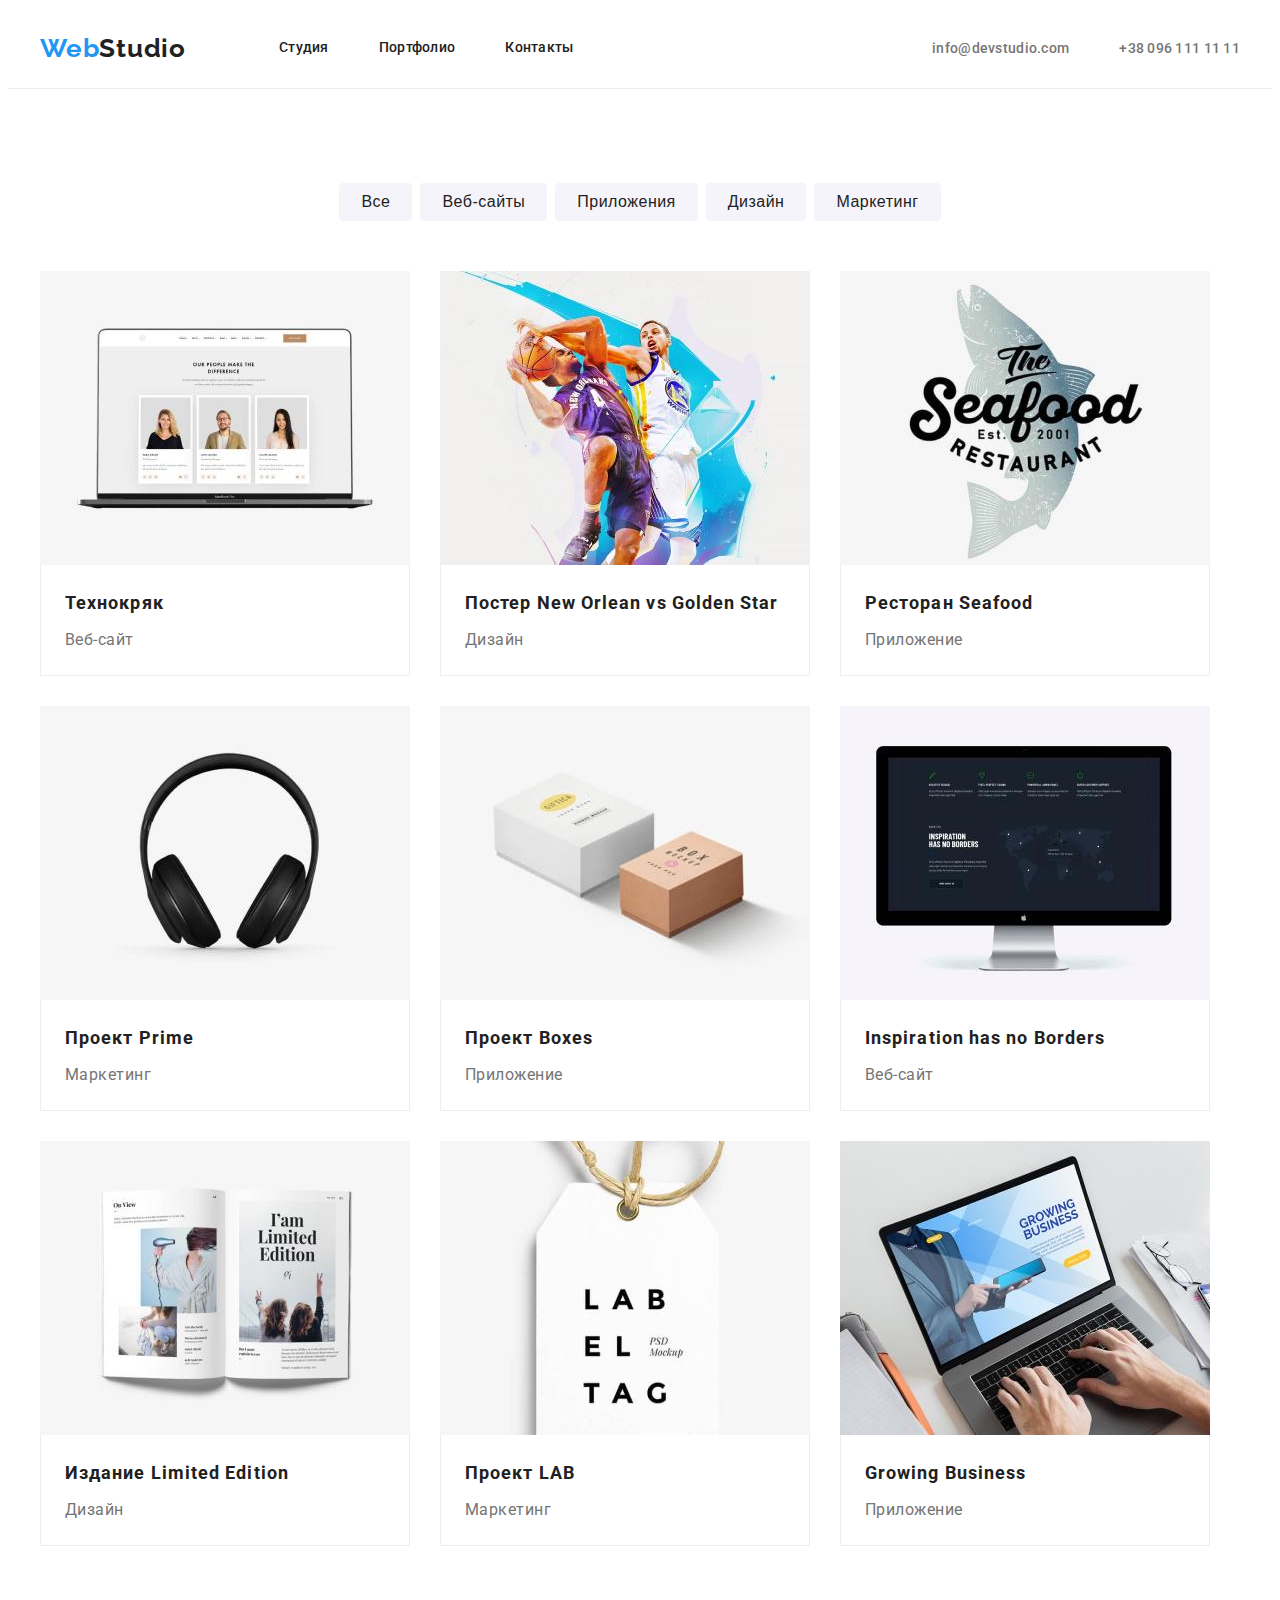
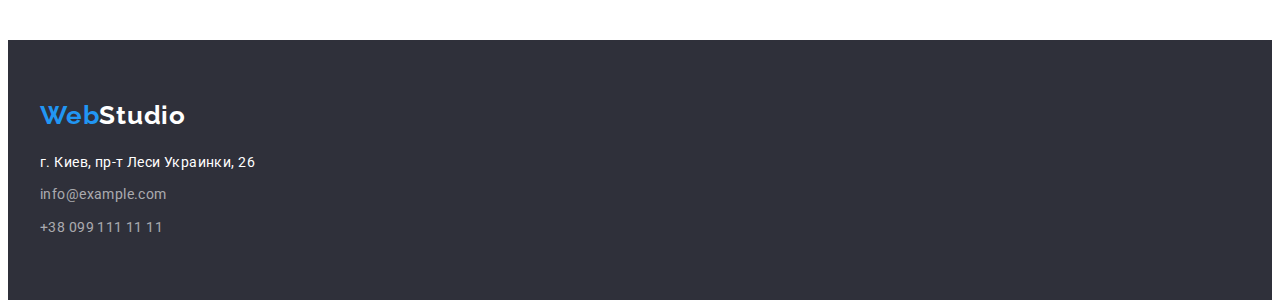
==== portfolio.html @ 6ff47f99 "Add files via upload" ====
<!DOCTYPE html>
<html lang="en">

<head>
    <meta charset="UTF-8">
    <meta http-equiv="X-UA-Compatible" content="IE=edge">
    <meta name="viewport" content="width=device-width, initial-scale=1.0">
    <title>Студия</title>
    <link rel="stylesheet" href="https://cdnjs.cloudflare.com/ajax/libs/modern-normalize/1.1.0/modern-normalize.min.css"
        integrity="sha512-wpPYUAdjBVSE4KJnH1VR1HeZfpl1ub8YT/NKx4PuQ5NmX2tKuGu6U/JRp5y+Y8XG2tV+wKQpNHVUX03MfMFn9Q=="
        crossorigin="anonymous" referrerpolicy="no-referrer" />
    <link rel="preconnect" href="https://fonts.googleapis.com">
    <link rel="preconnect" href="https://fonts.gstatic.com" crossorigin>
    <link href="https://fonts.googleapis.com/css2?family=Raleway:wght@700&family=Roboto:wght@400;500;700;900&display=swap"
        rel="stylesheet">
    <link rel="stylesheet" href="./css/styles.css">
</head>
<body>
<header class="header">
    <div class="container header-container">
        <!--Logo-->
        <a class="header-logo" href="./index.html">Web<span class="logo-dark">Studio</span></a>
        <!--Navigation bar-->
        <nav class="header-nav">
            <ul class="header-list">
                <li class="header-item"><a class="link header-link" href="./index.html">Студия</a></li>
                <li class="header-item"><a class="link header-link" href="./portfolio.html">Портфолио</a></li>
                <li class="header-item"><a class="link header-link" href="#">Контакты</a></li>
            </ul>
        </nav>
        <!--Contacts section-->
        <ul class="contact-list">
            <li class="contact-item"><a class="link contact-link"
                    href="mailto:info@devstudio.com">info@devstudio.com</a>
            </li>
            <li class="contact-item"><a class="link contact-link" href="tel:+380961111111">+38 096 111 11 11</a></li>
        </ul>
    </div>
</header>
    <main>
        <!--Filter section-->
            <section class="section">
                <div class="container">
                <h1 class="visually-hidden">Наши проекты</h1>
                <ul class="filter-btn-list">
                    <li class="filter-btn-item"><button class="filter-btn" type="button">Все</button></li>
                    <li class="filter-btn-item"><button class="filter-btn" type="button">Веб-сайты</button></li>
                    <li class="filter-btn-item"><button class="filter-btn" type="button">Приложения</button></li>
                    <li class="filter-btn-item"><button class="filter-btn" type="button">Дизайн</button></li>
                    <li class="filter-btn-item"><button class="filter-btn" type="button">Маркетинг</button></li>
                </ul>
                <ul class="filter-list">
                    <li class="filter-item">
                        <img src="./images/technokryak.jpg" alt="technokryak" width="370">
                        <div class=filter-card>
                            <h2 class="filter-item-title">Технокряк</h2>
                            <p class="filter-item-text">Веб-сайт</p>
                        </div>
                    </li>
                    <li class="filter-item">
                        <img src="./images/poster-basketball.jpg" alt="poster-basketball" width="370">
                        <div class=filter-card>
                            <h2 class="filter-item-title">Постер New Orlean vs Golden Star</h2>
                            <p class="filter-item-text">Дизайн</p>
                        </div>
                    </li>
                    <li class="filter-item">
                        <img src="./images/restoran-seafood.jpg" alt="restoran-seafood" width="370">
                        <div class=filter-card>
                            <h2 class="filter-item-title">Ресторан Seafood</h2>
                            <p class="filter-item-text">Приложение</p>
                        </div>
                    </li>
                    <li class="filter-item">
                        <img src="./images/project-prime.jpg" alt="project-prime" width="370">
                        <div class=filter-card>
                            <h2 class="filter-item-title">Проект Prime</h2>
                            <p class="filter-item-text">Маркетинг</p>
                        </div>
                    </li>
                    <li class="filter-item">
                        <img src="./images/project-boxes.jpg" alt="project-boxes" width="370">
                        <div class=filter-card>
                            <h2 class="filter-item-title">Проект Boxes</h2>
                            <p class="filter-item-text">Приложение</p>
                        </div>
                    </li>
                    <li class="filter-item">
                        <img src="./images/web-site-inspiration.jpg" alt="web-site" width="370">
                        <div class=filter-card>
                            <h2 class="filter-item-title">Inspiration has no Borders</h2>
                            <p class="filter-item-text">Веб-сайт</p>
                        </div>
                    </li>
                    <li class="filter-item">
                        <img src="./images/book-limited-edition.jpg" alt="book" width="370">
                        <div class=filter-card>
                            <h2 class="filter-item-title">Издание Limited Edition</h2>
                            <p class="filter-item-text">Дизайн</p>
                        </div>
                    </li>
                    <li class="filter-item">
                        <img src="./images/project-lab.jpg" alt="project-lab" width="370">
                        <div class=filter-card>
                            <h2 class="filter-item-title">Проект LAB</h2>
                            <p class="filter-item-text">Маркетинг</p>
                        </div>
                    </li>
                    <li class="filter-item">
                        <img src="./images/growing-bussines-app.jpg" alt="growing-business" width="370">
                        <div class=filter-card>
                            <h2 class="filter-item-title">Growing Business</h2>
                            <p class="filter-item-text">Приложение</p>
                        </div>
                    </li>
                </ul>
                </div>
            </section>
    </main>
    <footer class="footer">
        <div class="container">
            <a class="footer-logo" href="#">Web<span class="logo-light">Studio</span></a>
            <address class="address">
                <ul class="address-list">
                    <li class="address-item"><a class="main-address-link" href="#">г. Киев, пр-т Леси Украинки, 26</a>
                    </li>
                    <li class="address-item"><a class="address-link" href="mailto:info@example.com">info@example.com</a>
                    </li>
                    <li class="address-item"><a class="address-link" href="tel:+380991111111">+38 099 111 11 11</a>
                    </li>
                </ul>
            </address>
        </div>
    </footer>
</body>
</html>
---- css/styles.css ----
:root {
  --first-title-color: #ffffff;
  --main-background-color: #2f303a;
  --secondary-background-color: #e5e5e5;
  --filter-btn-color: #f5f4fa;
  --secondary-title-color: #212121;
  --secondary-text-color: #757575;
  --accent-text-color: #2196f3;
  --footer-link-color: rgba(255, 255, 255, 0.6);
  --main-border-color: #ececec;
  --card-border-color: #eeeeee;
}

body {
  font-family: "Roboto", "Arial", sans-serif;
  color: #212121;
}

h1,
h2,
h3,
h4,
h5,
h6,
p {
  margin: 0;
}

ul {
  list-style: none;
  margin: 0;
  padding: 0;
}

.container {
  width: 1200px;
  padding: 0 15px;
  margin: 0 auto;
}

.section {
  padding: 94px 0;
}

a {
  text-decoration: none;
}

a:hover,
a:focus {
  color: var(--accent-text-color);
}

img {
  display: block;
  max-width: 100%;
  height: auto;
}

/* ----------------Header---------------------------------------------------- */

.header {
  border-bottom: 1px solid var(--main-border-color);
}

.header-container {
  display: flex;
  align-items: center;
}

.header-logo {
  margin-right: 93px;

  text-decoration: none;
  font-family: Raleway;
  font-weight: 700;
  font-size: 26px;
  line-height: 1.19;
  letter-spacing: 0.03em;
  color: var(--accent-text-color);
}

.logo-dark {
  color: var(--secondary-title-color);
}

.header-list {
  display: flex;
}

.header-item:not(:last-child) {
  margin-right: 50px;
}

.header-link {
  padding: 32px 0;
  display: block;

  font-weight: 500;
  font-size: 14px;
  line-height: 1.14;
  letter-spacing: 0.02em;
  color: var(--secondary-title-color);
}

.contact-list {
  display: flex;
  margin-left: auto;
}

.contact-item:not(:last-child) {
  margin-right: 50px;
}

.contact-link {
  padding: 15px 0;

  font-weight: 500;
  font-size: 14px;
  line-height: 1.14;
  letter-spacing: 0.02em;
  color: var(--secondary-text-color);
}

/* ----------------------------------Main content-------------------------------- */

/* ------------------Hero------------------------------- */
.hero {
  padding: 200px 0;
  background-color: var(--main-background-color);
}

.hero-title {
  width: 696px;
  margin: 0 auto;
  margin-bottom: 30px;

  font-weight: 900;
  font-size: 44px;
  line-height: 1.36;
  text-align: center;
  letter-spacing: 0.06em;
  text-transform: uppercase;
  color: var(--first-title-color);
}

.hero-btn {
  border-radius: 4px;
  margin: 0 auto;
  padding: 10px 32px;
  border: 0;

  cursor: pointer;
  font-weight: 700;
  font-size: 16px;
  line-height: 1.87;
  letter-spacing: 0.06em;
  text-align: center;
  color: var(--first-title-color);
  background-color: var(--accent-text-color);
}

.hero-btn:hover,
.hero-btn:focus {
  color: var(--accent-text-color);
  background-color: var(--first-title-color);
}

/* -------------------------Advantages------------------------------------------------- */

.visually-hidden {
  position: absolute;
  clip: rect(0 0 0 0);
  width: 1px;
  height: 1px;
  margin: -1px;
}

.advantages-list {
  display: flex;
}

.advantages-item:not(:last-child) {
  margin-right: 30px;
}

.advantages-title {
  margin-bottom: 10px;

  font-weight: 700;
  font-size: 14px;
  line-height: 1.14;
  letter-spacing: 0.03em;
  text-transform: uppercase;
  color: var(--secondary-title-color);
}

.advantages-text {
  font-weight: 400;
  font-size: 14px;
  line-height: 1.71;
  letter-spacing: 0.03em;
  color: var(--secondary-text-color);
}

/* -----------------------About us------------------------------------ */

.about-us {
  padding-top: 0;
}

.about-title {
  margin-bottom: 50px;

  font-weight: 700;
  font-size: 36px;
  line-height: 1.17;
  text-align: center;
  letter-spacing: 0.03em;
  color: var(--secondary-title-color);
}

.about-list {
  display: flex;
}

.about-item:not(:last-child) {
  margin-right: 30px;
}

/* --------------------------About team----------------------- */

.about-team {
  background-color: var(--secondary-background-color);
}

.team-list {
  display: flex;
}

.team-item {
  background-color: var(--first-title-color);
}

.team-item:not(:last-child) {
  margin-right: 30px;
}

.team-main-title {
  margin-bottom: 50px;

  font-weight: 700;
  font-size: 36px;
  line-height: 1.17;
  text-align: center;
  letter-spacing: 0.03em;
  color: var(--secondary-title-color);
}

.team-card {
  padding: 30px 0;
}

.team-title {
  margin-bottom: 10px;

  font-weight: 500;
  font-size: 16px;
  line-height: 1.19;
  text-align: center;
  letter-spacing: 0.03em;
  color: var(--secondary-title-color);
}

.team-text {
  font-weight: 400;
  font-size: 16px;
  line-height: 1.19;
  text-align: center;
  letter-spacing: 0.03em;
  color: var(--secondary-text-color);
}

/* --------------------Footer--------------------------------------------------------------- */

.footer {
  padding: 60px 0;
  background-color: var(--main-background-color);
}

.footer-logo {
  display: inline-block;
  margin-bottom: 20px;

  text-decoration: none;
  font-family: Raleway;
  font-weight: 700;
  font-size: 26px;
  line-height: 1.19;
  letter-spacing: 0.03em;
  color: var(--accent-text-color);
}

.logo-light {
  color: var(--first-title-color);
}

.address-list {
  display: inline-block;
}

.address-item:not(:last-child) {
  margin-bottom: 9px;
}

.main-address-link {
  font-style: normal;
  font-weight: 400;
  font-size: 14px;
  line-height: 1.71;
  letter-spacing: 0.03em;
  color: var(--first-title-color);
}

.address-link {
  font-style: normal;
  font-weight: 400;
  font-size: 14px;
  line-height: 1.71;
  letter-spacing: 0.03em;
  color: var(--footer-link-color);
}

/* FILTER ---------------------------------------------
----------------------------------------------------------------------------------------------- */

.filter-btn-list {
  display: flex;
  margin-bottom: 50px;
  justify-content: center;
}

.filter-btn-item:not(:last-child) {
  margin-right: 8px;
}

.filter-btn {
  border-radius: 4px;
  padding: 6px 22px;
  border: 0;

  cursor: pointer;
  font-weight: 500;
  font-size: 16px;
  line-height: 1.62;
  text-align: center;
  letter-spacing: 0.03em;
  background-color: var(--filter-btn-color);
  color: var(--secondary-title-color);
}

.filter-btn:hover,
.filter-btn:focus {
  color: var(--first-title-color);
  background-color: var(--accent-text-color);
}

/* ----------------------------Filter list------------------------- */

.filter-list {
  display: flex;
  flex-wrap: wrap;
}

.filter-card {
  padding: 20px 24px;
  border: 1px var(--card-border-color);
  border-style: none solid solid;
}

.filter-item {
  margin-right: 30px;
  margin-bottom: 30px;
}

.filter-item:nth-child(3n) {
  margin-right: 0;
}

.filter-item:nth-child(n + 7) {
  margin-bottom: 0;
}

.filter-item-title {
  margin-bottom: 4px;

  font-weight: 700;
  font-size: 18px;
  line-height: 2;
  letter-spacing: 0.06em;
  color: var(--secondary-title-color);
}

.filter-item-text {
  font-weight: 400;
  font-size: 16px;
  line-height: 1.87;
  letter-spacing: 0.03em;
  color: var(--secondary-text-color);
}
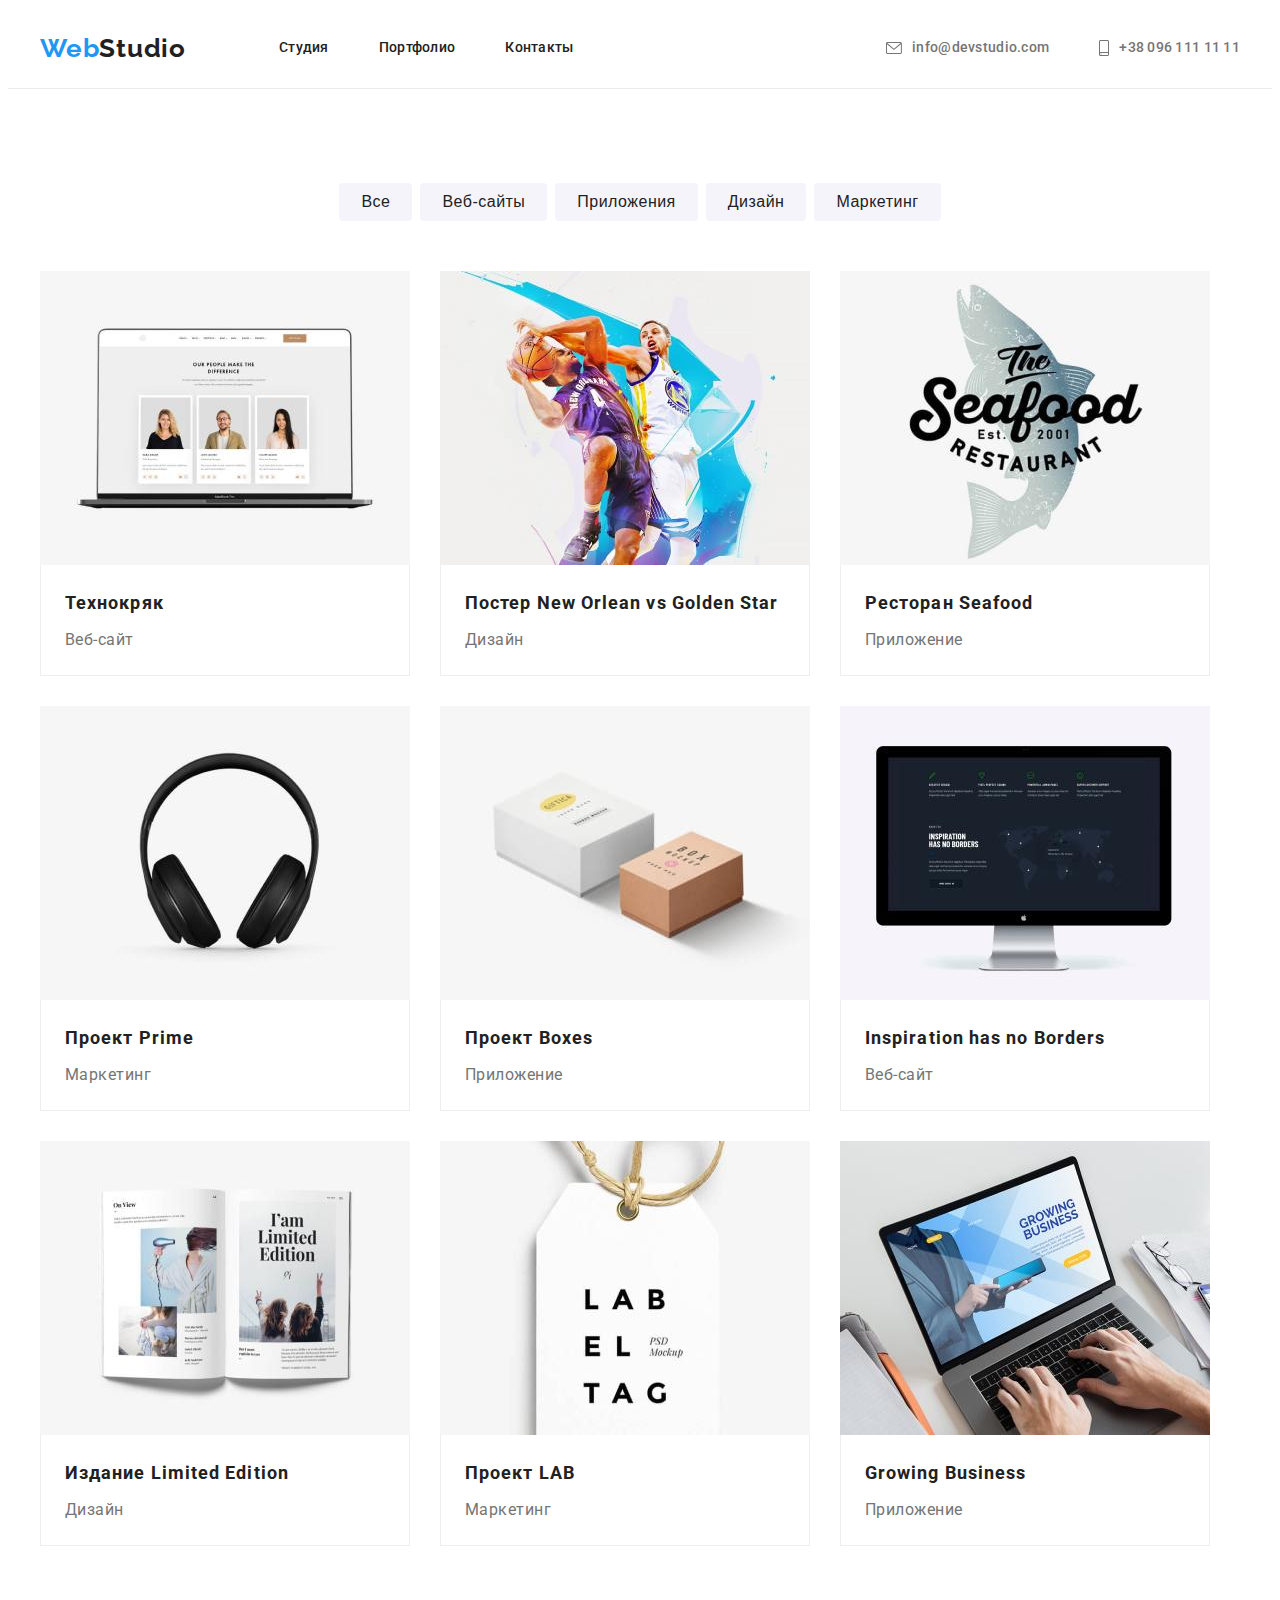
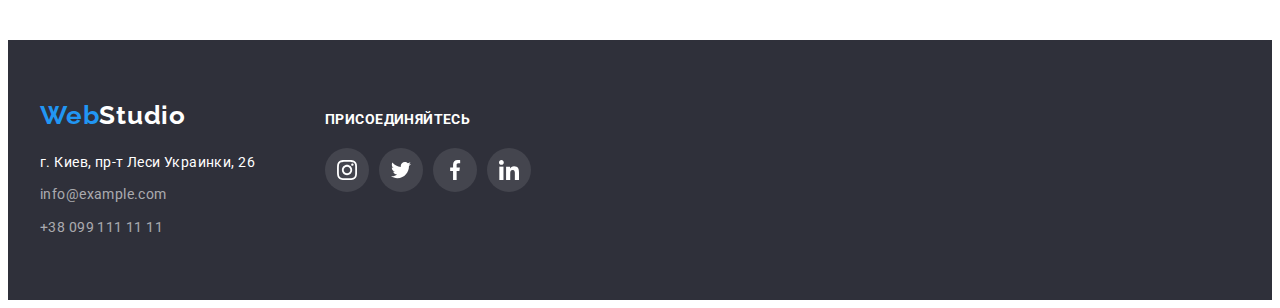
==== commit 1215f35c: "ДЗ №4" ====
--- a/portfolio.html
+++ b/portfolio.html
@@ -23,17 +23,25 @@
         <!--Navigation bar-->
         <nav class="header-nav">
             <ul class="header-list">
-                <li class="header-item"><a class="link header-link" href="./index.html">Студия</a></li>
-                <li class="header-item"><a class="link header-link" href="./portfolio.html">Портфолио</a></li>
-                <li class="header-item"><a class="link header-link" href="#">Контакты</a></li>
+                <li class="header-item"><a class="header-link" href="./index.html">Студия</a></li>
+                <li class="header-item"><a class="header-link" href="./portfolio.html">Портфолио</a></li>
+                <li class="header-item"><a class="header-link" href="#">Контакты</a></li>
             </ul>
         </nav>
         <!--Contacts section-->
         <ul class="contact-list">
-            <li class="contact-item"><a class="link contact-link"
-                    href="mailto:info@devstudio.com">info@devstudio.com</a>
+            <li class="contact-item">
+                <a class="contact-link" href="mailto:info@devstudio.com">
+                    <svg class="letter-icon" width="16" height="12">
+                        <use href="./images/icons.svg#letter"></use>
+                    </svg>info@devstudio.com</a>
             </li>
-            <li class="contact-item"><a class="link contact-link" href="tel:+380961111111">+38 096 111 11 11</a></li>
+            <li class="contact-item">
+                <a class="contact-link" href="tel:+380961111111">
+                    <svg class="smartphone-icon" width="10" height="16">
+                        <use href="./images/icons.svg#smartphone"></use>
+                    </svg>+38 096 111 11 11</a>
+            </li>
         </ul>
     </div>
 </header>
@@ -118,18 +126,53 @@
             </section>
     </main>
     <footer class="footer">
-        <div class="container">
-            <a class="footer-logo" href="#">Web<span class="logo-light">Studio</span></a>
-            <address class="address">
-                <ul class="address-list">
-                    <li class="address-item"><a class="main-address-link" href="#">г. Киев, пр-т Леси Украинки, 26</a>
+        <div class="container footer-container">
+            <div class="">
+                <a class="footer-logo" href="#">Web<span class="logo-light">Studio</span></a>
+                <address class="address">
+                    <ul class="address-list">
+                        <li class="address-item"><a class="main-address-link" href="#">г. Киев, пр-т Леси Украинки, 26</a>
+                        </li>
+                        <li class="address-item"><a class="address-link" href="mailto:info@example.com">info@example.com</a>
+                        </li>
+                        <li class="address-item"><a class="address-link" href="tel:+380991111111">+38 099 111 11 11</a>
+                        </li>
+                    </ul>
+                </address>
+            </div>
+            <div class="footer-social-container">
+                <p class="footer-social-text">присоединяйтесь</p>
+                <ul class="footer-social-list">
+                    <li class="footer-social-item">
+                        <a class="footer-social-link" href="#">
+                            <svg class="footer-social-icon" width="20" height="20">
+                                <use href="./images/icons.svg#instagram"></use>
+                            </svg>
+                        </a>
                     </li>
-                    <li class="address-item"><a class="address-link" href="mailto:info@example.com">info@example.com</a>
+                    <li class="footer-social-item">
+                        <a class="footer-social-link" href="#">
+                            <svg class="footer-social-icon" width="20" height="20">
+                                <use href="./images/icons.svg#twitter"></use>
+                            </svg>
+                        </a>
                     </li>
-                    <li class="address-item"><a class="address-link" href="tel:+380991111111">+38 099 111 11 11</a>
+                    <li class="footer-social-item">
+                        <a class="footer-social-link" href="#">
+                            <svg class="footer-social-icon" width="20" height="20">
+                                <use href="./images/icons.svg#facebook"></use>
+                            </svg>
+                        </a>
+                    </li>
+                    <li class="footer-social-item">
+                        <a class="footer-social-link" href="#">
+                            <svg class="footer-social-icon" width="20" height="20">
+                                <use href="./images/icons.svg#linkedin"></use>
+                            </svg>
+                        </a>
                     </li>
                 </ul>
-            </address>
+            </div>
         </div>
     </footer>
 </body>
--- a/css/styles.css
+++ b/css/styles.css
@@ -9,6 +9,8 @@
   --footer-link-color: rgba(255, 255, 255, 0.6);
   --main-border-color: #ececec;
   --card-border-color: #eeeeee;
+  --icon-back-ground: #f5f4fa;
+  --social-link-color: #afb1b8;
 }
 
 body {
@@ -119,7 +121,19 @@
   font-size: 14px;
   line-height: 1.14;
   letter-spacing: 0.02em;
+  display: flex;
+  align-items: center;
   color: var(--secondary-text-color);
+}
+
+.letter-icon {
+  margin-right: 10px;
+  fill: currentColor;
+}
+
+.smartphone-icon {
+  margin-right: 10px;
+  fill: currentColor;
 }
 
 /* ----------------------------------Main content-------------------------------- */
@@ -128,6 +142,14 @@
 .hero {
   padding: 200px 0;
   background-color: var(--main-background-color);
+  background-image: linear-gradient(
+      rgba(47, 48, 58, 0.4),
+      rgba(47, 48, 58, 0.4)
+    ),
+    url(../images/hero-bg.jpg);
+  background-position: center;
+  background-repeat: no-repeat;
+  background-size: contain;
 }
 
 .hero-title {
@@ -145,6 +167,7 @@
 }
 
 .hero-btn {
+  display: block;
   border-radius: 4px;
   margin: 0 auto;
   padding: 10px 32px;
@@ -180,6 +203,17 @@
   display: flex;
 }
 
+.advantages-card {
+  width: 270px;
+  height: 120px;
+  margin-bottom: 30px;
+  background-color: var(--icon-back-ground);
+  border-radius: 4px;
+  display: flex;
+  align-items: center;
+  justify-content: center;
+}
+
 .advantages-item:not(:last-child) {
   margin-right: 30px;
 }
@@ -232,6 +266,7 @@
 
 .about-team {
   background-color: var(--secondary-background-color);
+  box-shadow: 0px 4px 4px rgba(0, 0, 0, 0.25);
 }
 
 .team-list {
@@ -240,6 +275,13 @@
 
 .team-item {
   background-color: var(--first-title-color);
+  box-shadow: 0px 1px 3px rgba(0, 0, 0, 0.12), 0px 1px 1px rgba(0, 0, 0, 0.14),
+    0px 2px 1px rgba(0, 0, 0, 0.2);
+  border-radius: 0px 0px 4px 4px;
+}
+
+.team-item:hover {
+  box-shadow: 0px 4px 4px rgba(0, 0, 0, 0.25);
 }
 
 .team-item:not(:last-child) {
@@ -273,6 +315,8 @@
 }
 
 .team-text {
+  margin-bottom: 16px;
+
   font-weight: 400;
   font-size: 16px;
   line-height: 1.19;
@@ -281,6 +325,90 @@
   color: var(--secondary-text-color);
 }
 
+.social-list {
+  display: flex;
+  align-items: center;
+  justify-content: center;
+}
+
+.social-item:not(:last-child) {
+  margin-right: 10px;
+}
+
+.social-link {
+  width: 44px;
+  height: 44px;
+  background-color: var(--first-title-color);
+  border-radius: 50%;
+  display: flex;
+  align-items: center;
+  justify-content: center;
+}
+
+.social-icon {
+  fill: var(--social-link-color);
+}
+
+.social-link:hover,
+.social-link:focus {
+  background-color: var(--accent-text-color);
+}
+
+.social-link:hover .social-icon,
+.social-link:focus .social-icon {
+  fill: var(--first-title-color);
+}
+
+/* ---------------About clients------------------------------------ */
+
+.clients-title {
+  margin-bottom: 50px;
+
+  font-weight: 700;
+  font-size: 36px;
+  line-height: 1.16;
+  text-align: center;
+  letter-spacing: 0.03em;
+}
+
+.clients-list {
+  display: flex;
+}
+
+.clients-item {
+  width: 170px;
+  height: 92px;
+}
+
+.clients-item:not(:last-child) {
+  margin-right: 30px;
+}
+
+.clients-link {
+  display: flex;
+  align-items: center;
+  justify-content: center;
+  width: 100%;
+  height: 100%;
+  border: 1px solid var(--social-link-color);
+  border-radius: 4px;
+}
+
+.clients-link:hover,
+.clients-link:focus {
+  border: 1px solid var(--accent-text-color);
+  box-shadow: 0px 4px 4px rgba(0, 0, 0, 0.25);
+}
+
+.client-icon {
+  fill: var(--social-link-color);
+}
+
+.clients-link:hover .client-icon,
+.clients-link:focus .client-icon {
+  fill: var(--accent-text-color);
+}
+
 /* --------------------Footer--------------------------------------------------------------- */
 
 .footer {
@@ -303,6 +431,11 @@
 
 .logo-light {
   color: var(--first-title-color);
+}
+
+.footer-container {
+  display: flex;
+  align-items: baseline;
 }
 
 .address-list {
@@ -331,6 +464,60 @@
   color: var(--footer-link-color);
 }
 
+.footer-social-container {
+  margin-left: 70px;
+}
+
+.footer-social-text {
+  margin-bottom: 20px;
+
+  font-style: normal;
+  font-weight: 700;
+  font-size: 14px;
+  line-height: 1.14;
+  letter-spacing: 0.03em;
+  text-transform: uppercase;
+  color: var(--first-title-color);
+}
+
+.footer-social-list {
+  display: flex;
+}
+
+.footer-social-list {
+  display: flex;
+  align-items: center;
+  justify-content: center;
+}
+
+.footer-social-item:not(:last-child) {
+  margin-right: 10px;
+}
+
+.footer-social-link {
+  width: 44px;
+  height: 44px;
+  background-color: rgba(255, 255, 255, 0.1);
+  border-radius: 50%;
+  display: flex;
+  align-items: center;
+  justify-content: center;
+}
+
+.footer-social-icon {
+  fill: var(--first-title-color);
+}
+
+.footer-social-link:hover,
+.footer-social-link:focus {
+  background-color: var(--accent-text-color);
+}
+
+.footer-social-link:hover .footer-social-icon,
+.footer-social-link:focus .footer-social-icon {
+  fill: var(--first-title-color);
+}
+
 /* FILTER ---------------------------------------------
 ----------------------------------------------------------------------------------------------- */
 
@@ -363,6 +550,7 @@
 .filter-btn:focus {
   color: var(--first-title-color);
   background-color: var(--accent-text-color);
+  box-shadow: 0px 4px 4px rgba(0, 0, 0, 0.25);
 }
 
 /* ----------------------------Filter list------------------------- */
@@ -391,6 +579,10 @@
   margin-bottom: 0;
 }
 
+.filter-item:hover {
+  box-shadow: 0px 4px 4px rgba(0, 0, 0, 0.25);
+}
+
 .filter-item-title {
   margin-bottom: 4px;
 
